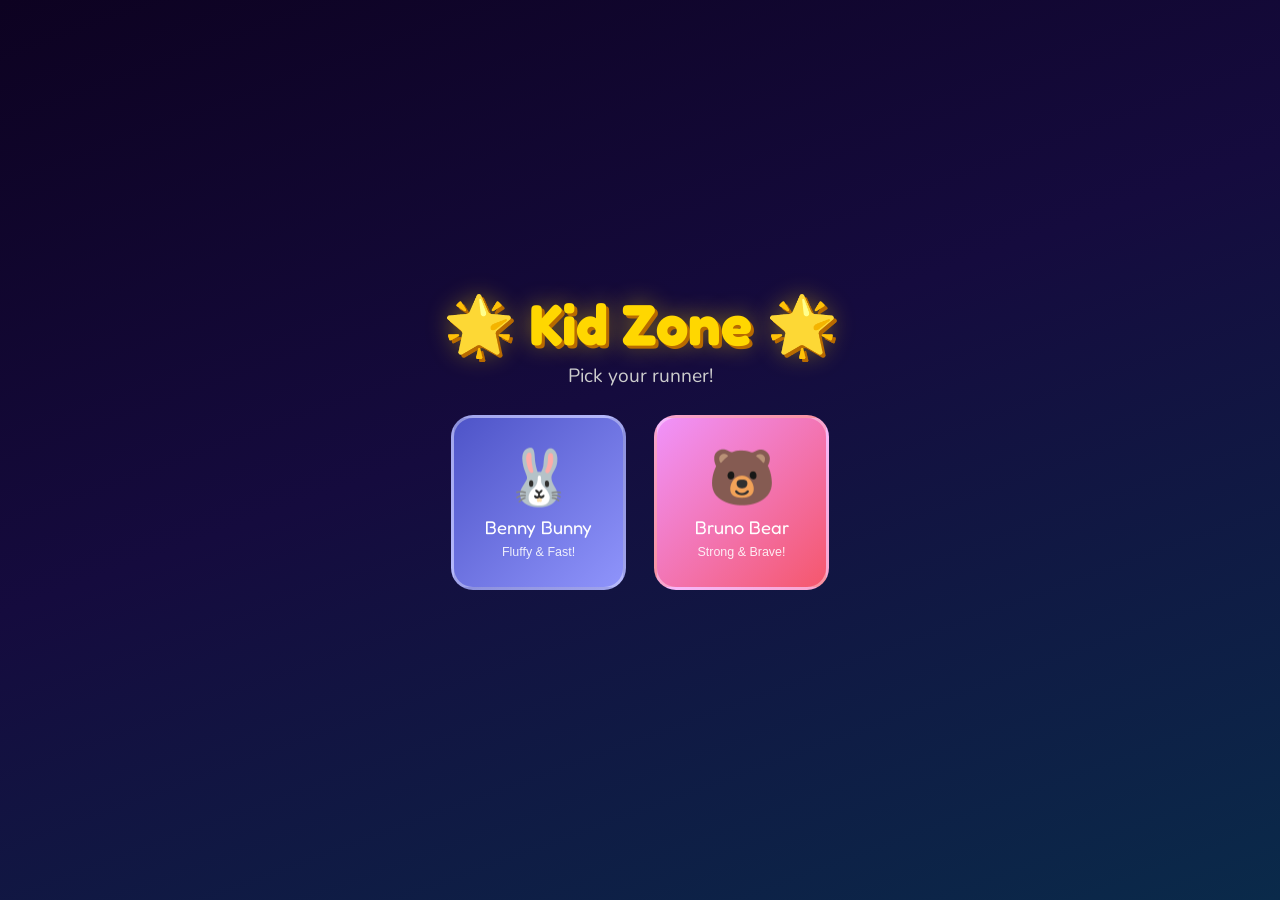
==== Kid_zone/index.html @ b62615de "Add Kid Zone: browser-based typing & math runner game for kids Pick Benny Bunny or Bruno Bear, choos" ====
<!DOCTYPE html>
<html lang="en">
<head>
  <meta charset="UTF-8">
  <meta name="viewport" content="width=device-width, initial-scale=1.0">
  <title>🌟 Kid Zone – Run &amp; Learn!</title>
  <link rel="preconnect" href="https://fonts.googleapis.com">
  <link href="https://fonts.googleapis.com/css2?family=Fredoka+One&family=Nunito:wght@400;700;800&display=swap" rel="stylesheet">
  <link rel="stylesheet" href="style.css">
</head>
<body>

  <!-- ── CHARACTER SELECT ── -->
  <div id="screen-char" class="screen active">
    <h1 class="game-title">🌟 Kid Zone 🌟</h1>
    <p class="screen-sub">Pick your runner!</p>
    <div class="card-row">
      <button class="pick-card" data-pick="bunny">
        <span class="pick-emoji">🐰</span>
        <span class="pick-name">Benny Bunny</span>
        <span class="pick-tag">Fluffy &amp; Fast!</span>
      </button>
      <button class="pick-card" data-pick="bear">
        <span class="pick-emoji">🐻</span>
        <span class="pick-name">Bruno Bear</span>
        <span class="pick-tag">Strong &amp; Brave!</span>
      </button>
    </div>
  </div>

  <!-- ── MODE SELECT ── -->
  <div id="screen-mode" class="screen">
    <p class="screen-sub" id="mode-greeting"></p>
    <p class="screen-sub">How will you run?</p>
    <div class="card-row">
      <button class="pick-card mode-typing" data-pick="typing">
        <span class="pick-emoji">⌨️</span>
        <span class="pick-name">Typing Sprint</span>
        <span class="pick-tag">Type words to run!</span>
      </button>
      <button class="pick-card mode-math" data-pick="math">
        <span class="pick-emoji">🔢</span>
        <span class="pick-name">Math Dash</span>
        <span class="pick-tag">Solve math to run!</span>
      </button>
    </div>
    <button class="btn-link" id="btn-back-char">← Back</button>
  </div>

  <!-- ── GAME ── -->
  <div id="screen-game" class="screen">
    <div id="game-wrap">
      <!-- HUD -->
      <div id="hud">
        <span id="hud-level">Level 1</span>
        <span id="hud-score">⭐ 0</span>
        <span id="hud-streak">🔥 0 / 10</span>
      </div>

      <!-- Scene -->
      <div id="scene">
        <div id="sky">
          <div class="cloud" id="cl1"></div>
          <div class="cloud" id="cl2"></div>
          <div class="cloud" id="cl3"></div>
        </div>
        <div id="ground-layer"></div>
        <div id="runner" class="bounce"><span id="runner-emoji">🐰</span></div>
        <div id="chaser" class="bounce"><span id="chaser-emoji">🦊</span></div>
      </div>

      <!-- Gap / danger bar -->
      <div id="gap-bar-wrap">
        <span class="gap-lbl safe">✅ SAFE</span>
        <div id="gap-track">
          <div id="gap-fill"></div>
        </div>
        <span class="gap-lbl danger">DANGER! ⚠️</span>
      </div>

      <!-- Question zone -->
      <div id="q-zone">
        <div id="q-display"></div>
        <p id="q-hint"></p>
        <input id="q-input" type="text"
          autocomplete="off" autocorrect="off"
          autocapitalize="off" spellcheck="false"
          placeholder="type here…">
      </div>
    </div>
  </div>

  <!-- ── GAME OVER ── -->
  <div id="screen-over" class="screen">
    <div id="over-emoji"></div>
    <h1 class="over-title">Got Caught! 😱</h1>
    <p id="over-flavor"></p>
    <div id="over-stats"></div>
    <div class="btn-row">
      <button class="big-btn green" id="btn-retry">Play Again 🎮</button>
      <button class="big-btn purple" id="btn-menu">Menu 🏠</button>
    </div>
  </div>

  <!-- Level-up splash -->
  <div id="level-splash" aria-hidden="true">
    <div id="level-splash-text"></div>
  </div>

  <script src="game.js"></script>
</body>
</html>
---- Kid_zone/style.css ----
/* ── RESET ── */
*, *::before, *::after { box-sizing: border-box; margin: 0; padding: 0; }

body {
  font-family: 'Nunito', sans-serif;
  background: linear-gradient(160deg, #0d0221 0%, #150b3e 45%, #0a2a4a 100%);
  min-height: 100vh;
  display: flex;
  align-items: center;
  justify-content: center;
  overflow: hidden;
}

/* ── SCREENS ── */
.screen {
  display: none;
  position: absolute;
  inset: 0;
  flex-direction: column;
  align-items: center;
  justify-content: center;
  padding: 20px;
}
.screen.active { display: flex; }

/* ── CHARACTER / MODE SELECT ── */
.game-title {
  font-family: 'Fredoka One', cursive;
  font-size: clamp(2.2rem, 7vw, 3.6rem);
  color: #ffd700;
  text-shadow: 3px 3px 0 #b86a00, 0 0 24px rgba(255,215,0,0.45);
  animation: titlePop 0.7s cubic-bezier(.36,1.56,.64,1) both;
  margin-bottom: 4px;
}

.screen-sub {
  font-size: 1.2rem;
  color: #ccc;
  margin-bottom: 26px;
  min-height: 1.5rem;
}

.card-row {
  display: flex;
  gap: 28px;
  flex-wrap: wrap;
  justify-content: center;
  margin-bottom: 22px;
}

.pick-card {
  display: flex;
  flex-direction: column;
  align-items: center;
  width: 175px;
  padding: 28px 18px;
  background: linear-gradient(135deg, #4e54c8 0%, #8f94fb 100%);
  border: 3px solid rgba(255,255,255,0.35);
  border-radius: 22px;
  cursor: pointer;
  transition: transform 0.16s, box-shadow 0.16s;
  gap: 7px;
  color: #fff;
}
.pick-card:nth-child(2) { background: linear-gradient(135deg, #f093fb 0%, #f5576c 100%); }
.pick-card:hover        { transform: scale(1.1) rotate(-3deg); box-shadow: 0 14px 36px rgba(0,0,0,0.45); }

.mode-typing { background: linear-gradient(135deg, #11998e 0%, #38ef7d 100%); }
.mode-math   { background: linear-gradient(135deg, #fc4a1a 0%, #f7b733 100%); }

.pick-emoji { font-size: 3.4rem; animation: cardWobble 2.8s ease-in-out infinite; }
.pick-name  { font-family: 'Fredoka One', cursive; font-size: 1.15rem; }
.pick-tag   { font-size: 0.78rem; opacity: 0.88; }

.btn-link {
  background: none;
  border: 2px solid rgba(255,255,255,0.28);
  border-radius: 10px;
  color: #bbb;
  font-family: 'Nunito', sans-serif;
  font-size: 1rem;
  font-weight: 700;
  padding: 8px 20px;
  cursor: pointer;
  transition: background 0.18s, color 0.18s;
}
.btn-link:hover { background: rgba(255,255,255,0.1); color: #fff; }

/* ── GAME SCREEN ── */
#screen-game { padding: 0; }

#game-wrap {
  width: 100%;
  max-width: 860px;
  border-radius: 20px;
  overflow: hidden;
  box-shadow: 0 22px 64px rgba(0,0,0,0.55);
  border: 2px solid rgba(255,255,255,0.1);
}

/* HUD */
#hud {
  display: flex;
  justify-content: space-between;
  align-items: center;
  padding: 9px 18px;
  background: rgba(0,0,0,0.58);
  color: #fff;
  font-family: 'Fredoka One', cursive;
  font-size: 1.1rem;
  border-bottom: 2px solid rgba(255,255,255,0.08);
}
#hud-level  { color: #ffd700; }
#hud-streak { color: #ff8a65; }

/* Scene */
#scene {
  position: relative;
  width: 100%;
  height: 260px;
  overflow: hidden;
}

#sky {
  position: absolute;
  inset: 0 0 30% 0;
  background: linear-gradient(180deg, #4dd0e1 0%, #b2ebf2 100%);
  overflow: hidden;
}

/* Clouds */
.cloud {
  position: absolute;
  background: #fff;
  border-radius: 50px;
  animation: cloudDrift linear infinite;
}
.cloud::before,
.cloud::after {
  content: '';
  position: absolute;
  background: #fff;
  border-radius: 50%;
}
#cl1 { width: 90px;  height: 28px; top: 16%; animation-duration: 22s; animation-delay:   0s; }
#cl1::before { width: 45px; height: 45px; top: -22px; left:  8px; }
#cl1::after  { width: 32px; height: 32px; top: -16px; left: 44px; }

#cl2 { width: 68px;  height: 22px; top: 52%; animation-duration: 31s; animation-delay: -13s; }
#cl2::before { width: 36px; height: 36px; top: -18px; left:  6px; }
#cl2::after  { width: 26px; height: 26px; top: -13px; left: 34px; }

#cl3 { width: 108px; height: 32px; top: 28%; animation-duration: 18s; animation-delay:  -6s; }
#cl3::before { width: 54px; height: 54px; top: -27px; left: 12px; }
#cl3::after  { width: 40px; height: 40px; top: -20px; left: 55px; }

@keyframes cloudDrift {
  from { left:  112%; }
  to   { left: -25%;  }
}

/* Scrolling ground */
#ground-layer {
  position: absolute;
  bottom: 0; left: 0; right: 0;
  height: 30%;
  background:
    repeating-linear-gradient(90deg,
      rgba(255,255,255,0.2) 0, rgba(255,255,255,0.2) 4px,
      transparent 4px, transparent 60px),
    linear-gradient(180deg, #66bb6a 0%, #388e3c 100%);
  background-size: 60px 100%, 100% 100%;
  animation: groundRoll 0.55s linear infinite;
}
#ground-layer::before {
  content: '';
  position: absolute;
  top: 0; left: 0; right: 0;
  height: 7px;
  background: #81c784;
}
@keyframes groundRoll {
  from { background-position: 0 0,    0 0; }
  to   { background-position: -60px 0, 0 0; }
}

/* Runner & chaser */
#runner, #chaser {
  position: absolute;
  bottom: 30%;
  font-size: 3.8rem;
  line-height: 1;
  transform: translateX(-50%);
  z-index: 5;
  transition: left 0.22s cubic-bezier(0.4, 0, 0.2, 1);
}
#runner { left: 18%; }
#chaser { left: 82%; }

.bounce { animation: runBounce 0.42s ease-in-out infinite; }

/* Gap bar */
#gap-bar-wrap {
  display: flex;
  align-items: center;
  gap: 10px;
  padding: 6px 14px;
  background: rgba(0,0,0,0.42);
  border-top:    1px solid rgba(255,255,255,0.08);
  border-bottom: 1px solid rgba(255,255,255,0.08);
}
.gap-lbl { font-family: 'Fredoka One', cursive; font-size: 0.78rem; white-space: nowrap; }
.gap-lbl.safe   { color: #66bb6a; }
.gap-lbl.danger { color: #ef5350; }

#gap-track {
  flex: 1;
  height: 13px;
  border-radius: 7px;
  background: linear-gradient(90deg, #ef5350, #ffa726, #66bb6a);
  overflow: hidden;
  position: relative;
}
#gap-fill {
  position: absolute;
  right: 0; top: 0; bottom: 0;
  background: rgba(0,0,0,0.6);
  border-radius: 0 7px 7px 0;
  transition: width 0.22s;
}

/* Question zone */
#q-zone {
  background: linear-gradient(135deg, #1a237e 0%, #283593 100%);
  padding: 18px 20px 22px;
  display: flex;
  flex-direction: column;
  align-items: center;
  gap: 10px;
}

#q-display {
  font-family: 'Fredoka One', cursive;
  font-size: 2rem;
  color: #ffd700;
  min-height: 2.6rem;
  display: flex;
  align-items: center;
  gap: 5px;
  flex-wrap: wrap;
  justify-content: center;
}

#q-hint {
  font-size: 0.82rem;
  color: rgba(255,255,255,0.55);
  height: 1rem;
}

/* Letter boxes (typing mode) */
.lbox {
  display: inline-flex;
  align-items: center;
  justify-content: center;
  width: 42px;
  height: 50px;
  border: 3px solid rgba(255,255,255,0.35);
  border-radius: 10px;
  font-size: 1.55rem;
  font-family: 'Fredoka One', cursive;
  color: #fff;
  background: rgba(255,255,255,0.08);
  transition: background 0.1s, border-color 0.1s;
}
.lbox.hit  { background: #2e7d32; border-color: #66bb6a; }
.lbox.miss { background: #b71c1c; border-color: #ef5350; }

#q-input {
  width: 100%;
  max-width: 380px;
  padding: 12px 18px;
  font-family: 'Nunito', sans-serif;
  font-size: 1.4rem;
  font-weight: 800;
  border: 4px solid #ffd700;
  border-radius: 16px;
  background: rgba(255,255,255,0.94);
  text-align: center;
  outline: none;
  transition: border-color 0.14s, background 0.14s, transform 0.1s;
}
#q-input:focus     { border-color: #fff; background: #fff; }
#q-input.flash-ok  { border-color: #66bb6a; background: #e8f5e9; transform: scale(1.04); }
#q-input.flash-bad { border-color: #ef5350; background: #ffebee; animation: shake 0.28s ease; }

/* ── GAME OVER ── */
#screen-over { gap: 12px; }

#over-emoji  { font-size: 5rem; animation: cardWobble 1.2s ease-in-out infinite; }
.over-title  {
  font-family: 'Fredoka One', cursive;
  font-size: 2.4rem;
  color: #ef5350;
  text-shadow: 3px 3px 0 #7f0000;
}
#over-flavor { color: #ccc; font-size: 1rem; }

#over-stats {
  background: rgba(255,255,255,0.08);
  border: 2px solid rgba(255,255,255,0.14);
  border-radius: 16px;
  padding: 14px 38px;
  color: #fff;
  text-align: center;
}
#over-stats .stat { margin: 6px 0; }
#over-stats .sl { color: #aaa; font-size: 0.88rem; }
#over-stats .sv {
  font-family: 'Fredoka One', cursive;
  font-size: 1.5rem;
  color: #ffd700;
  margin-left: 8px;
}

.btn-row { display: flex; gap: 14px; flex-wrap: wrap; justify-content: center; }

.big-btn {
  padding: 13px 30px;
  font-family: 'Fredoka One', cursive;
  font-size: 1.2rem;
  border: none;
  border-radius: 16px;
  cursor: pointer;
  color: #fff;
  transition: transform 0.14s, box-shadow 0.14s;
}
.big-btn:hover { transform: scale(1.07); box-shadow: 0 8px 22px rgba(0,0,0,0.35); }
.big-btn.green  { background: linear-gradient(135deg, #11998e, #38ef7d); }
.big-btn.purple { background: linear-gradient(135deg, #667eea, #764ba2); }

/* ── LEVEL SPLASH ── */
#level-splash {
  position: fixed;
  inset: 0;
  display: flex;
  align-items: center;
  justify-content: center;
  pointer-events: none;
  opacity: 0;
  background: rgba(0,0,0,0.55);
  transition: opacity 0.25s;
  z-index: 999;
}
#level-splash.show { opacity: 1; }

#level-splash-text {
  font-family: 'Fredoka One', cursive;
  font-size: clamp(2rem, 8vw, 4.2rem);
  color: #ffd700;
  text-shadow: 4px 4px 0 #b86a00, 0 0 40px rgba(255,215,0,0.65);
  text-align: center;
  animation: splashPop 0.45s cubic-bezier(.36,1.56,.64,1) both;
}

/* ── KEYFRAMES ── */
@keyframes titlePop {
  from { opacity: 0; transform: scale(0.6) translateY(-18px); }
  to   { opacity: 1; transform: scale(1) translateY(0); }
}
@keyframes cardWobble {
  0%, 100% { transform: rotate(-6deg); }
  50%       { transform: rotate(6deg); }
}
@keyframes runBounce {
  0%, 100% { transform: translateX(-50%) translateY(0); }
  50%       { transform: translateX(-50%) translateY(-12px); }
}
@keyframes shake {
  0%, 100% { transform: translateX(0); }
  25%       { transform: translateX(-9px); }
  75%       { transform: translateX(9px); }
}
@keyframes splashPop {
  from { opacity: 0; transform: scale(0.4) rotate(-8deg); }
  to   { opacity: 1; transform: scale(1) rotate(0deg); }
}
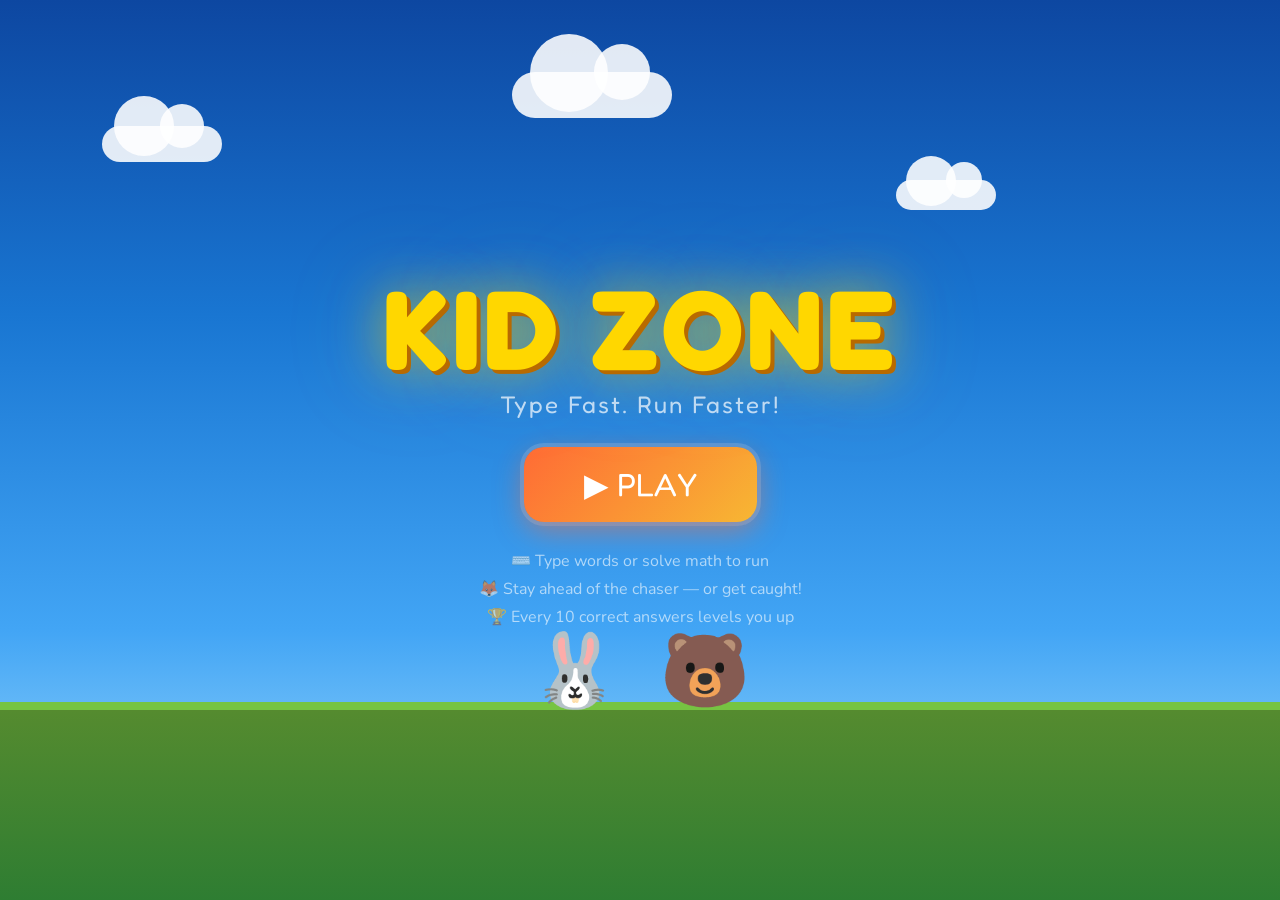
==== commit 0e08b6ae: "Rebuild Kid Zone as multi-page canvas runner game Full rewrite: menu → character/mode select → canva" ====
--- a/Kid_zone/index.html
+++ b/Kid_zone/index.html
@@ -3,110 +3,39 @@
 <head>
   <meta charset="UTF-8">
   <meta name="viewport" content="width=device-width, initial-scale=1.0">
-  <title>🌟 Kid Zone – Run &amp; Learn!</title>
+  <title>Kid Zone – Run &amp; Learn!</title>
   <link rel="preconnect" href="https://fonts.googleapis.com">
   <link href="https://fonts.googleapis.com/css2?family=Fredoka+One&family=Nunito:wght@400;700;800&display=swap" rel="stylesheet">
   <link rel="stylesheet" href="style.css">
 </head>
-<body>
+<body class="menu-page">
 
-  <!-- ── CHARACTER SELECT ── -->
-  <div id="screen-char" class="screen active">
-    <h1 class="game-title">🌟 Kid Zone 🌟</h1>
-    <p class="screen-sub">Pick your runner!</p>
-    <div class="card-row">
-      <button class="pick-card" data-pick="bunny">
-        <span class="pick-emoji">🐰</span>
-        <span class="pick-name">Benny Bunny</span>
-        <span class="pick-tag">Fluffy &amp; Fast!</span>
-      </button>
-      <button class="pick-card" data-pick="bear">
-        <span class="pick-emoji">🐻</span>
-        <span class="pick-name">Bruno Bear</span>
-        <span class="pick-tag">Strong &amp; Brave!</span>
-      </button>
+  <div class="menu-scene">
+    <div class="menu-sky"></div>
+    <div class="menu-cloud mc1"></div>
+    <div class="menu-cloud mc2"></div>
+    <div class="menu-cloud mc3"></div>
+    <div class="menu-ground"></div>
+    <div class="menu-runners">
+      <span class="mr-bunny">🐰</span>
+      <span class="mr-bear">🐻</span>
     </div>
   </div>
 
-  <!-- ── MODE SELECT ── -->
-  <div id="screen-mode" class="screen">
-    <p class="screen-sub" id="mode-greeting"></p>
-    <p class="screen-sub">How will you run?</p>
-    <div class="card-row">
-      <button class="pick-card mode-typing" data-pick="typing">
-        <span class="pick-emoji">⌨️</span>
-        <span class="pick-name">Typing Sprint</span>
-        <span class="pick-tag">Type words to run!</span>
-      </button>
-      <button class="pick-card mode-math" data-pick="math">
-        <span class="pick-emoji">🔢</span>
-        <span class="pick-name">Math Dash</span>
-        <span class="pick-tag">Solve math to run!</span>
-      </button>
+  <div class="menu-content">
+    <div class="menu-logo">
+      <h1 class="menu-title">KID ZONE</h1>
+      <p class="menu-sub">Type Fast. Run Faster!</p>
     </div>
-    <button class="btn-link" id="btn-back-char">← Back</button>
-  </div>
 
-  <!-- ── GAME ── -->
-  <div id="screen-game" class="screen">
-    <div id="game-wrap">
-      <!-- HUD -->
-      <div id="hud">
-        <span id="hud-level">Level 1</span>
-        <span id="hud-score">⭐ 0</span>
-        <span id="hud-streak">🔥 0 / 10</span>
-      </div>
+    <a href="select.html" class="btn-play">▶ PLAY</a>
 
-      <!-- Scene -->
-      <div id="scene">
-        <div id="sky">
-          <div class="cloud" id="cl1"></div>
-          <div class="cloud" id="cl2"></div>
-          <div class="cloud" id="cl3"></div>
-        </div>
-        <div id="ground-layer"></div>
-        <div id="runner" class="bounce"><span id="runner-emoji">🐰</span></div>
-        <div id="chaser" class="bounce"><span id="chaser-emoji">🦊</span></div>
-      </div>
-
-      <!-- Gap / danger bar -->
-      <div id="gap-bar-wrap">
-        <span class="gap-lbl safe">✅ SAFE</span>
-        <div id="gap-track">
-          <div id="gap-fill"></div>
-        </div>
-        <span class="gap-lbl danger">DANGER! ⚠️</span>
-      </div>
-
-      <!-- Question zone -->
-      <div id="q-zone">
-        <div id="q-display"></div>
-        <p id="q-hint"></p>
-        <input id="q-input" type="text"
-          autocomplete="off" autocorrect="off"
-          autocapitalize="off" spellcheck="false"
-          placeholder="type here…">
-      </div>
+    <div class="menu-tips">
+      <p>⌨️ Type words or solve math to run</p>
+      <p>🦊 Stay ahead of the chaser — or get caught!</p>
+      <p>🏆 Every 10 correct answers levels you up</p>
     </div>
   </div>
 
-  <!-- ── GAME OVER ── -->
-  <div id="screen-over" class="screen">
-    <div id="over-emoji"></div>
-    <h1 class="over-title">Got Caught! 😱</h1>
-    <p id="over-flavor"></p>
-    <div id="over-stats"></div>
-    <div class="btn-row">
-      <button class="big-btn green" id="btn-retry">Play Again 🎮</button>
-      <button class="big-btn purple" id="btn-menu">Menu 🏠</button>
-    </div>
-  </div>
-
-  <!-- Level-up splash -->
-  <div id="level-splash" aria-hidden="true">
-    <div id="level-splash-text"></div>
-  </div>
-
-  <script src="game.js"></script>
 </body>
 </html>
--- a/Kid_zone/style.css
+++ b/Kid_zone/style.css
@@ -3,384 +3,508 @@
 
 body {
   font-family: 'Nunito', sans-serif;
-  background: linear-gradient(160deg, #0d0221 0%, #150b3e 45%, #0a2a4a 100%);
+  background: linear-gradient(160deg, #0d0221 0%, #150b3e 45%, #0a2550 100%);
   min-height: 100vh;
+  color: #fff;
+}
+
+/* ════════════════════════════════════════════════════════
+   MENU PAGE  (index.html)
+════════════════════════════════════════════════════════ */
+body.menu-page {
   display: flex;
   align-items: center;
   justify-content: center;
   overflow: hidden;
 }
 
-/* ── SCREENS ── */
-.screen {
-  display: none;
+/* Animated background scene */
+.menu-scene {
+  position: fixed;
+  inset: 0;
+  pointer-events: none;
+  z-index: 0;
+}
+
+.menu-sky {
   position: absolute;
   inset: 0;
-  flex-direction: column;
-  align-items: center;
-  justify-content: center;
+  background: linear-gradient(180deg, #0d47a1 0%, #1976D2 35%, #42A5F5 70%, #B3E5FC 100%);
+}
+
+.menu-cloud {
+  position: absolute;
+  background: rgba(255,255,255,0.88);
+  border-radius: 50px;
+}
+.menu-cloud::before,
+.menu-cloud::after {
+  content: '';
+  position: absolute;
+  background: rgba(255,255,255,0.88);
+  border-radius: 50%;
+}
+.mc1 { width:120px; height:36px; top:14%; left:8%;  animation: mcDrift 26s linear infinite; }
+.mc1::before { width:60px;  height:60px;  top:-30px; left:12px; }
+.mc1::after  { width:44px;  height:44px;  top:-22px; left:58px; }
+.mc2 { width:160px; height:46px; top:8%;  left:40%; animation: mcDrift 34s linear infinite -12s; }
+.mc2::before { width:78px;  height:78px;  top:-38px; left:18px; }
+.mc2::after  { width:56px;  height:56px;  top:-28px; left:82px; }
+.mc3 { width:100px; height:30px; top:20%; left:70%; animation: mcDrift 22s linear infinite -5s; }
+.mc3::before { width:50px;  height:50px;  top:-24px; left:10px; }
+.mc3::after  { width:36px;  height:36px;  top:-18px; left:50px; }
+
+@keyframes mcDrift {
+  from { transform: translateX(0); }
+  to   { transform: translateX(calc(100vw + 300px)); }
+}
+
+.menu-ground {
+  position: absolute;
+  bottom: 0; left: 0; right: 0;
+  height: 22%;
+  background: linear-gradient(180deg, #558B2F 0%, #2E7D32 100%);
+  border-top: 8px solid #76C442;
+}
+
+.menu-runners {
+  position: absolute;
+  bottom: 20%;
+  left: 0; right: 0;
+  display: flex;
+  justify-content: center;
+  gap: 40px;
+}
+.mr-bunny,
+.mr-bear {
+  font-size: 4.5rem;
+  display: inline-block;
+  animation: mrRun 0.45s ease-in-out infinite alternate;
+}
+.mr-bear { animation-delay: 0.22s; }
+
+@keyframes mrRun {
+  from { transform: translateY(0); }
+  to   { transform: translateY(-18px); }
+}
+
+/* Menu content */
+.menu-content {
+  position: relative;
+  z-index: 10;
+  text-align: center;
+  display: flex;
+  flex-direction: column;
+  align-items: center;
+  gap: 28px;
   padding: 20px;
 }
-.screen.active { display: flex; }
-
-/* ── CHARACTER / MODE SELECT ── */
-.game-title {
-  font-family: 'Fredoka One', cursive;
-  font-size: clamp(2.2rem, 7vw, 3.6rem);
+
+.menu-logo { display: flex; flex-direction: column; align-items: center; gap: 6px; }
+
+.menu-title {
+  font-family: 'Fredoka One', cursive;
+  font-size: clamp(3.5rem, 11vw, 7rem);
   color: #ffd700;
-  text-shadow: 3px 3px 0 #b86a00, 0 0 24px rgba(255,215,0,0.45);
-  animation: titlePop 0.7s cubic-bezier(.36,1.56,.64,1) both;
-  margin-bottom: 4px;
-}
-
-.screen-sub {
-  font-size: 1.2rem;
-  color: #ccc;
-  margin-bottom: 26px;
-  min-height: 1.5rem;
-}
-
-.card-row {
-  display: flex;
+  text-shadow:
+    4px 4px 0 #b86a00,
+    0  0 50px rgba(255,215,0,0.55),
+    0  0 100px rgba(255,215,0,0.25);
+  letter-spacing: 4px;
+  animation: titleDrop 0.7s cubic-bezier(.36,1.56,.64,1) both;
+  line-height: 1;
+}
+
+.menu-sub {
+  font-family: 'Fredoka One', cursive;
+  font-size: clamp(1rem, 3vw, 1.5rem);
+  color: rgba(255,255,255,0.7);
+  letter-spacing: 2px;
+  animation: titleDrop 0.7s 0.1s cubic-bezier(.36,1.56,.64,1) both;
+}
+
+.btn-play {
+  display: inline-block;
+  padding: 18px 60px;
+  font-family: 'Fredoka One', cursive;
+  font-size: clamp(1.4rem, 4vw, 2rem);
+  background: linear-gradient(135deg, #ff6b35 0%, #f7b733 100%);
+  color: #fff;
+  border-radius: 20px;
+  text-decoration: none;
+  box-shadow: 0 8px 28px rgba(255,107,53,0.5), 0 0 0 4px rgba(255,255,255,0.15);
+  transition: transform 0.15s, box-shadow 0.15s;
+  animation: pulsePulse 2s ease-in-out infinite;
+}
+.btn-play:hover {
+  transform: scale(1.06);
+  box-shadow: 0 12px 36px rgba(255,107,53,0.65), 0 0 0 6px rgba(255,255,255,0.2);
+}
+
+@keyframes pulsePulse {
+  0%,100% { box-shadow: 0 8px 28px rgba(255,107,53,0.5), 0 0 0 4px rgba(255,255,255,0.15); }
+  50%      { box-shadow: 0 10px 36px rgba(255,107,53,0.7), 0 0 0 8px rgba(255,255,255,0.25); }
+}
+
+.menu-tips {
+  display: flex;
+  flex-direction: column;
+  gap: 6px;
+}
+.menu-tips p {
+  font-size: clamp(0.82rem, 2vw, 1rem);
+  color: rgba(255,255,255,0.6);
+}
+
+/* ════════════════════════════════════════════════════════
+   SELECT PAGE  (select.html)
+════════════════════════════════════════════════════════ */
+body.select-page {
+  display: flex;
+  align-items: center;
+  justify-content: center;
+  min-height: 100vh;
+  padding: 20px;
+}
+
+.sel-wrap {
+  display: flex;
+  flex-direction: column;
+  align-items: center;
   gap: 28px;
+  width: 100%;
+  max-width: 640px;
+}
+
+.back-link {
+  align-self: flex-start;
+  color: rgba(255,255,255,0.5);
+  font-weight: 700;
+  font-size: 0.95rem;
+  text-decoration: none;
+  transition: color 0.18s;
+}
+.back-link:hover { color: #fff; }
+
+.sel-section { width: 100%; }
+
+.sel-heading {
+  font-family: 'Fredoka One', cursive;
+  font-size: 1.4rem;
+  color: #ffd700;
+  text-align: center;
+  margin-bottom: 14px;
+  text-shadow: 2px 2px 0 rgba(0,0,0,0.3);
+}
+
+.sel-cards {
+  display: flex;
+  gap: 20px;
+  justify-content: center;
   flex-wrap: wrap;
-  justify-content: center;
-  margin-bottom: 22px;
-}
-
-.pick-card {
-  display: flex;
-  flex-direction: column;
-  align-items: center;
-  width: 175px;
-  padding: 28px 18px;
-  background: linear-gradient(135deg, #4e54c8 0%, #8f94fb 100%);
-  border: 3px solid rgba(255,255,255,0.35);
-  border-radius: 22px;
+}
+
+.sel-card {
+  display: flex;
+  flex-direction: column;
+  align-items: center;
+  width: 180px;
+  padding: 26px 16px;
+  background: rgba(255,255,255,0.06);
+  border: 3px solid rgba(255,255,255,0.18);
+  border-radius: 20px;
   cursor: pointer;
-  transition: transform 0.16s, box-shadow 0.16s;
+  transition: transform 0.16s, border-color 0.16s, background 0.16s, box-shadow 0.16s;
   gap: 7px;
+  user-select: none;
+}
+.sel-card:hover {
+  transform: scale(1.06) rotate(-2deg);
+  background: rgba(255,255,255,0.12);
+  border-color: rgba(255,255,255,0.4);
+}
+.sel-card.selected {
+  border-color: #ffd700;
+  background: rgba(255,215,0,0.14);
+  box-shadow: 0 0 24px rgba(255,215,0,0.35), inset 0 0 12px rgba(255,215,0,0.08);
+  transform: scale(1.06);
+}
+
+.sel-emoji { font-size: 3.2rem; }
+.sel-name  { font-family: 'Fredoka One', cursive; font-size: 1.1rem; color: #fff; }
+.sel-desc  { font-size: 0.78rem; color: rgba(255,255,255,0.6); }
+
+.btn-go {
+  padding: 15px 56px;
+  font-family: 'Fredoka One', cursive;
+  font-size: 1.5rem;
+  background: linear-gradient(135deg, #4caf50, #81c784);
   color: #fff;
-}
-.pick-card:nth-child(2) { background: linear-gradient(135deg, #f093fb 0%, #f5576c 100%); }
-.pick-card:hover        { transform: scale(1.1) rotate(-3deg); box-shadow: 0 14px 36px rgba(0,0,0,0.45); }
-
-.mode-typing { background: linear-gradient(135deg, #11998e 0%, #38ef7d 100%); }
-.mode-math   { background: linear-gradient(135deg, #fc4a1a 0%, #f7b733 100%); }
-
-.pick-emoji { font-size: 3.4rem; animation: cardWobble 2.8s ease-in-out infinite; }
-.pick-name  { font-family: 'Fredoka One', cursive; font-size: 1.15rem; }
-.pick-tag   { font-size: 0.78rem; opacity: 0.88; }
-
-.btn-link {
-  background: none;
-  border: 2px solid rgba(255,255,255,0.28);
-  border-radius: 10px;
-  color: #bbb;
-  font-family: 'Nunito', sans-serif;
-  font-size: 1rem;
-  font-weight: 700;
-  padding: 8px 20px;
+  border: none;
+  border-radius: 18px;
   cursor: pointer;
-  transition: background 0.18s, color 0.18s;
-}
-.btn-link:hover { background: rgba(255,255,255,0.1); color: #fff; }
-
-/* ── GAME SCREEN ── */
-#screen-game { padding: 0; }
-
-#game-wrap {
-  width: 100%;
-  max-width: 860px;
-  border-radius: 20px;
+  opacity: 0.4;
+  transition: opacity 0.2s, transform 0.16s, box-shadow 0.16s;
+  pointer-events: none;
+}
+.btn-go.ready {
+  opacity: 1;
+  pointer-events: auto;
+  animation: pulsePulse 1.8s ease-in-out infinite;
+}
+.btn-go.ready:hover {
+  transform: scale(1.07);
+  box-shadow: 0 10px 30px rgba(76,175,80,0.5);
+}
+.btn-go:not(:disabled):hover { transform: scale(1.05); }
+
+/* ════════════════════════════════════════════════════════
+   GAME PAGE  (game.html)
+════════════════════════════════════════════════════════ */
+body.game-page {
+  background: #000;
   overflow: hidden;
-  box-shadow: 0 22px 64px rgba(0,0,0,0.55);
-  border: 2px solid rgba(255,255,255,0.1);
+  height: 100vh;
+  width: 100vw;
+}
+
+#game-canvas {
+  position: fixed;
+  top: 0; left: 0;
+  width: 100%; height: 100%;
+  display: block;
+}
+
+/* Overlay container — sits over the canvas */
+#ui-overlay {
+  position: fixed;
+  inset: 0;
+  display: flex;
+  flex-direction: column;
+  pointer-events: none;
+  z-index: 10;
 }
 
 /* HUD */
 #hud {
-  display: flex;
+  height: 48px;
+  flex-shrink: 0;
+  background: rgba(0,0,0,0.68);
+  backdrop-filter: blur(6px);
+  -webkit-backdrop-filter: blur(6px);
+  display: flex;
+  align-items: center;
   justify-content: space-between;
-  align-items: center;
-  padding: 9px 18px;
-  background: rgba(0,0,0,0.58);
-  color: #fff;
+  padding: 0 20px;
   font-family: 'Fredoka One', cursive;
   font-size: 1.1rem;
-  border-bottom: 2px solid rgba(255,255,255,0.08);
+  border-bottom: 1px solid rgba(255,255,255,0.1);
 }
 #hud-level  { color: #ffd700; }
+#hud-score  { color: #fff;    }
 #hud-streak { color: #ff8a65; }
 
-/* Scene */
-#scene {
-  position: relative;
-  width: 100%;
-  height: 260px;
-  overflow: hidden;
-}
-
-#sky {
-  position: absolute;
-  inset: 0 0 30% 0;
-  background: linear-gradient(180deg, #4dd0e1 0%, #b2ebf2 100%);
-  overflow: hidden;
-}
-
-/* Clouds */
-.cloud {
-  position: absolute;
-  background: #fff;
-  border-radius: 50px;
-  animation: cloudDrift linear infinite;
-}
-.cloud::before,
-.cloud::after {
-  content: '';
-  position: absolute;
-  background: #fff;
-  border-radius: 50%;
-}
-#cl1 { width: 90px;  height: 28px; top: 16%; animation-duration: 22s; animation-delay:   0s; }
-#cl1::before { width: 45px; height: 45px; top: -22px; left:  8px; }
-#cl1::after  { width: 32px; height: 32px; top: -16px; left: 44px; }
-
-#cl2 { width: 68px;  height: 22px; top: 52%; animation-duration: 31s; animation-delay: -13s; }
-#cl2::before { width: 36px; height: 36px; top: -18px; left:  6px; }
-#cl2::after  { width: 26px; height: 26px; top: -13px; left: 34px; }
-
-#cl3 { width: 108px; height: 32px; top: 28%; animation-duration: 18s; animation-delay:  -6s; }
-#cl3::before { width: 54px; height: 54px; top: -27px; left: 12px; }
-#cl3::after  { width: 40px; height: 40px; top: -20px; left: 55px; }
-
-@keyframes cloudDrift {
-  from { left:  112%; }
-  to   { left: -25%;  }
-}
-
-/* Scrolling ground */
-#ground-layer {
-  position: absolute;
-  bottom: 0; left: 0; right: 0;
-  height: 30%;
-  background:
-    repeating-linear-gradient(90deg,
-      rgba(255,255,255,0.2) 0, rgba(255,255,255,0.2) 4px,
-      transparent 4px, transparent 60px),
-    linear-gradient(180deg, #66bb6a 0%, #388e3c 100%);
-  background-size: 60px 100%, 100% 100%;
-  animation: groundRoll 0.55s linear infinite;
-}
-#ground-layer::before {
-  content: '';
-  position: absolute;
-  top: 0; left: 0; right: 0;
-  height: 7px;
-  background: #81c784;
-}
-@keyframes groundRoll {
-  from { background-position: 0 0,    0 0; }
-  to   { background-position: -60px 0, 0 0; }
-}
-
-/* Runner & chaser */
-#runner, #chaser {
-  position: absolute;
-  bottom: 30%;
-  font-size: 3.8rem;
-  line-height: 1;
-  transform: translateX(-50%);
-  z-index: 5;
-  transition: left 0.22s cubic-bezier(0.4, 0, 0.2, 1);
-}
-#runner { left: 18%; }
-#chaser { left: 82%; }
-
-.bounce { animation: runBounce 0.42s ease-in-out infinite; }
-
-/* Gap bar */
-#gap-bar-wrap {
-  display: flex;
-  align-items: center;
-  gap: 10px;
-  padding: 6px 14px;
-  background: rgba(0,0,0,0.42);
-  border-top:    1px solid rgba(255,255,255,0.08);
-  border-bottom: 1px solid rgba(255,255,255,0.08);
-}
-.gap-lbl { font-family: 'Fredoka One', cursive; font-size: 0.78rem; white-space: nowrap; }
-.gap-lbl.safe   { color: #66bb6a; }
-.gap-lbl.danger { color: #ef5350; }
-
-#gap-track {
-  flex: 1;
-  height: 13px;
-  border-radius: 7px;
-  background: linear-gradient(90deg, #ef5350, #ffa726, #66bb6a);
-  overflow: hidden;
-  position: relative;
-}
-#gap-fill {
-  position: absolute;
-  right: 0; top: 0; bottom: 0;
-  background: rgba(0,0,0,0.6);
-  border-radius: 0 7px 7px 0;
-  transition: width 0.22s;
-}
-
-/* Question zone */
-#q-zone {
-  background: linear-gradient(135deg, #1a237e 0%, #283593 100%);
-  padding: 18px 20px 22px;
-  display: flex;
-  flex-direction: column;
-  align-items: center;
-  gap: 10px;
-}
-
-#q-display {
-  font-family: 'Fredoka One', cursive;
-  font-size: 2rem;
-  color: #ffd700;
-  min-height: 2.6rem;
-  display: flex;
-  align-items: center;
+/* Fills the canvas space */
+#ui-spacer { flex: 1; }
+
+/* Word / input panel */
+#bottom-panel {
+  flex-shrink: 0;
+  background: linear-gradient(to top, rgba(0,0,0,0.90) 55%, rgba(0,0,0,0.60));
+  backdrop-filter: blur(10px);
+  -webkit-backdrop-filter: blur(10px);
+  border-top: 1px solid rgba(255,255,255,0.12);
+  padding: 12px 20px 18px;
+  display: flex;
+  flex-direction: column;
+  align-items: center;
+  gap: 8px;
+  pointer-events: auto;
+  min-height: 164px;
+}
+
+#word-boxes {
+  display: flex;
   gap: 5px;
   flex-wrap: wrap;
   justify-content: center;
-}
-
-#q-hint {
-  font-size: 0.82rem;
-  color: rgba(255,255,255,0.55);
-  height: 1rem;
-}
-
-/* Letter boxes (typing mode) */
+  align-items: center;
+  min-height: 58px;
+}
+
+/* Individual letter boxes (typing mode) */
 .lbox {
   display: inline-flex;
   align-items: center;
   justify-content: center;
-  width: 42px;
-  height: 50px;
-  border: 3px solid rgba(255,255,255,0.35);
+  width: 44px;
+  height: 52px;
+  border: 3px solid rgba(255,255,255,0.28);
   border-radius: 10px;
+  font-family: 'Fredoka One', cursive;
   font-size: 1.55rem;
-  font-family: 'Fredoka One', cursive;
   color: #fff;
-  background: rgba(255,255,255,0.08);
+  background: rgba(255,255,255,0.06);
   transition: background 0.1s, border-color 0.1s;
 }
-.lbox.hit  { background: #2e7d32; border-color: #66bb6a; }
-.lbox.miss { background: #b71c1c; border-color: #ef5350; }
-
-#q-input {
+.lbox.hit  { background: #2e7d32; border-color: #66bb6a; color: #fff; }
+.lbox.miss { background: #b71c1c; border-color: #ef5350; color: #fff; }
+
+/* Math question display */
+.math-q {
+  font-family: 'Fredoka One', cursive;
+  font-size: 2.2rem;
+  color: #ffd700;
+  letter-spacing: 4px;
+}
+
+#q-hint {
+  font-size: 0.76rem;
+  color: rgba(255,255,255,0.4);
+  min-height: 1rem;
+}
+
+/* Text input */
+#type-input {
   width: 100%;
-  max-width: 380px;
-  padding: 12px 18px;
+  max-width: 360px;
+  padding: 11px 18px;
   font-family: 'Nunito', sans-serif;
   font-size: 1.4rem;
   font-weight: 800;
   border: 4px solid #ffd700;
   border-radius: 16px;
-  background: rgba(255,255,255,0.94);
+  background: rgba(255,255,255,0.93);
   text-align: center;
   outline: none;
   transition: border-color 0.14s, background 0.14s, transform 0.1s;
 }
-#q-input:focus     { border-color: #fff; background: #fff; }
-#q-input.flash-ok  { border-color: #66bb6a; background: #e8f5e9; transform: scale(1.04); }
-#q-input.flash-bad { border-color: #ef5350; background: #ffebee; animation: shake 0.28s ease; }
-
-/* ── GAME OVER ── */
-#screen-over { gap: 12px; }
-
-#over-emoji  { font-size: 5rem; animation: cardWobble 1.2s ease-in-out infinite; }
-.over-title  {
+#type-input:focus     { border-color: #fff; background: #fff; }
+#type-input.flash-ok  { border-color: #66bb6a; background: #e8f5e9; transform: scale(1.04); }
+#type-input.flash-bad { border-color: #ef5350; background: #ffebee; animation: shake 0.28s ease; }
+
+/* ── Level flash overlay ── */
+#level-flash {
+  position: fixed;
+  inset: 0;
+  display: flex;
+  align-items: center;
+  justify-content: center;
+  background: rgba(0,0,0,0.62);
+  z-index: 50;
+}
+#level-flash.hidden { display: none; }
+
+#level-flash-text {
+  font-family: 'Fredoka One', cursive;
+  font-size: clamp(2.2rem, 8vw, 4.5rem);
+  color: #ffd700;
+  text-shadow:
+    4px 4px 0 #b86a00,
+    0  0 50px rgba(255,215,0,0.65);
+  text-align: center;
+  line-height: 1.2;
+  animation: splashPop 0.45s cubic-bezier(.36,1.56,.64,1) both;
+}
+#level-flash-text small {
+  display: block;
+  font-size: 0.5em;
+  color: #fff;
+  margin-top: 8px;
+}
+
+/* ── Game over overlay ── */
+#gameover-screen {
+  position: fixed;
+  inset: 0;
+  display: flex;
+  align-items: center;
+  justify-content: center;
+  background: rgba(0,0,0,0.80);
+  z-index: 100;
+}
+#gameover-screen.hidden { display: none; }
+
+.go-box {
+  background: linear-gradient(135deg, #1a0530 0%, #0a1a40 100%);
+  border: 2px solid rgba(255,255,255,0.14);
+  border-radius: 24px;
+  padding: 38px 50px;
+  text-align: center;
+  max-width: 440px;
+  width: 90%;
+  display: flex;
+  flex-direction: column;
+  align-items: center;
+  gap: 12px;
+  box-shadow: 0 24px 70px rgba(0,0,0,0.6);
+}
+#go-emoji {
+  font-size: 5rem;
+  animation: wobble 1.1s ease-in-out infinite;
+}
+.go-box h1 {
   font-family: 'Fredoka One', cursive;
   font-size: 2.4rem;
   color: #ef5350;
   text-shadow: 3px 3px 0 #7f0000;
 }
-#over-flavor { color: #ccc; font-size: 1rem; }
-
-#over-stats {
-  background: rgba(255,255,255,0.08);
-  border: 2px solid rgba(255,255,255,0.14);
-  border-radius: 16px;
-  padding: 14px 38px;
-  color: #fff;
-  text-align: center;
-}
-#over-stats .stat { margin: 6px 0; }
-#over-stats .sl { color: #aaa; font-size: 0.88rem; }
-#over-stats .sv {
-  font-family: 'Fredoka One', cursive;
-  font-size: 1.5rem;
+#go-danger { color: #bbb; font-size: 0.95rem; }
+
+#go-stats {
+  width: 100%;
+  background: rgba(255,255,255,0.07);
+  border-radius: 14px;
+  padding: 12px 22px;
+}
+#go-stats .stat {
+  display: flex;
+  justify-content: space-between;
+  align-items: baseline;
+  padding: 6px 0;
+  border-bottom: 1px solid rgba(255,255,255,0.07);
+  color: #bbb;
+  font-size: 0.9rem;
+}
+#go-stats .stat:last-child { border-bottom: none; }
+#go-stats .stat strong {
+  font-family: 'Fredoka One', cursive;
+  font-size: 1.3rem;
   color: #ffd700;
-  margin-left: 8px;
-}
-
-.btn-row { display: flex; gap: 14px; flex-wrap: wrap; justify-content: center; }
-
-.big-btn {
-  padding: 13px 30px;
-  font-family: 'Fredoka One', cursive;
-  font-size: 1.2rem;
+}
+
+.go-btns { display: flex; gap: 12px; flex-wrap: wrap; justify-content: center; margin-top: 6px; }
+.go-btn {
+  padding: 12px 30px;
+  font-family: 'Fredoka One', cursive;
+  font-size: 1.1rem;
   border: none;
-  border-radius: 16px;
+  border-radius: 14px;
   cursor: pointer;
   color: #fff;
   transition: transform 0.14s, box-shadow 0.14s;
 }
-.big-btn:hover { transform: scale(1.07); box-shadow: 0 8px 22px rgba(0,0,0,0.35); }
-.big-btn.green  { background: linear-gradient(135deg, #11998e, #38ef7d); }
-.big-btn.purple { background: linear-gradient(135deg, #667eea, #764ba2); }
-
-/* ── LEVEL SPLASH ── */
-#level-splash {
-  position: fixed;
-  inset: 0;
-  display: flex;
-  align-items: center;
-  justify-content: center;
-  pointer-events: none;
-  opacity: 0;
-  background: rgba(0,0,0,0.55);
-  transition: opacity 0.25s;
-  z-index: 999;
-}
-#level-splash.show { opacity: 1; }
-
-#level-splash-text {
-  font-family: 'Fredoka One', cursive;
-  font-size: clamp(2rem, 8vw, 4.2rem);
-  color: #ffd700;
-  text-shadow: 4px 4px 0 #b86a00, 0 0 40px rgba(255,215,0,0.65);
-  text-align: center;
-  animation: splashPop 0.45s cubic-bezier(.36,1.56,.64,1) both;
-}
-
-/* ── KEYFRAMES ── */
-@keyframes titlePop {
-  from { opacity: 0; transform: scale(0.6) translateY(-18px); }
-  to   { opacity: 1; transform: scale(1) translateY(0); }
-}
-@keyframes cardWobble {
-  0%, 100% { transform: rotate(-6deg); }
-  50%       { transform: rotate(6deg); }
-}
-@keyframes runBounce {
-  0%, 100% { transform: translateX(-50%) translateY(0); }
-  50%       { transform: translateX(-50%) translateY(-12px); }
+.go-btn:hover { transform: scale(1.07); box-shadow: 0 8px 22px rgba(0,0,0,0.4); }
+.go-btn.green  { background: linear-gradient(135deg, #11998e, #38ef7d); }
+.go-btn.purple { background: linear-gradient(135deg, #667eea, #764ba2); }
+
+/* ════════════════════════════════════════════════════════
+   SHARED ANIMATIONS
+════════════════════════════════════════════════════════ */
+@keyframes titleDrop {
+  from { opacity: 0; transform: scale(0.65) translateY(-20px); }
+  to   { opacity: 1; transform: scale(1) translateY(0);        }
+}
+@keyframes wobble {
+  0%,100% { transform: rotate(-6deg); }
+  50%     { transform: rotate(6deg);  }
 }
 @keyframes shake {
-  0%, 100% { transform: translateX(0); }
-  25%       { transform: translateX(-9px); }
-  75%       { transform: translateX(9px); }
+  0%,100% { transform: translateX(0);   }
+  25%     { transform: translateX(-9px); }
+  75%     { transform: translateX(9px);  }
 }
 @keyframes splashPop {
   from { opacity: 0; transform: scale(0.4) rotate(-8deg); }
-  to   { opacity: 1; transform: scale(1) rotate(0deg); }
-}
+  to   { opacity: 1; transform: scale(1)   rotate(0deg);  }
+}
